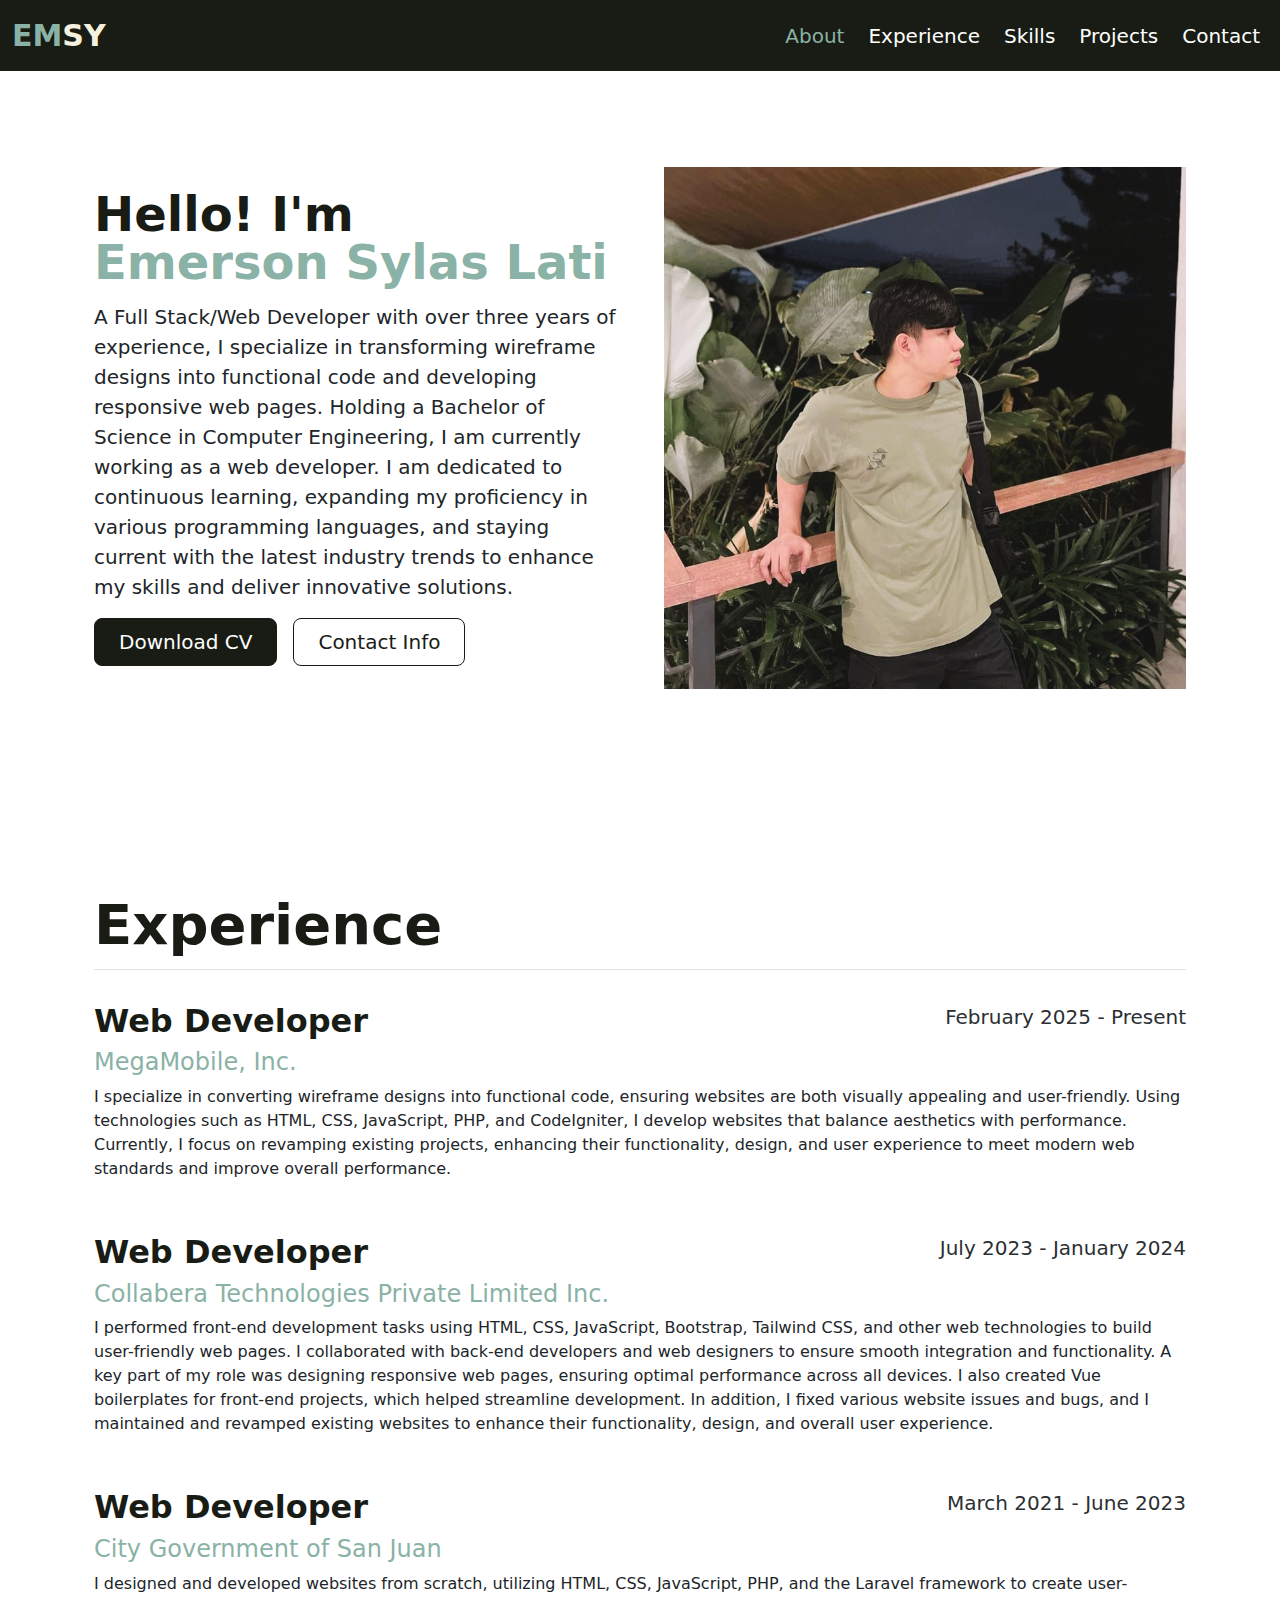
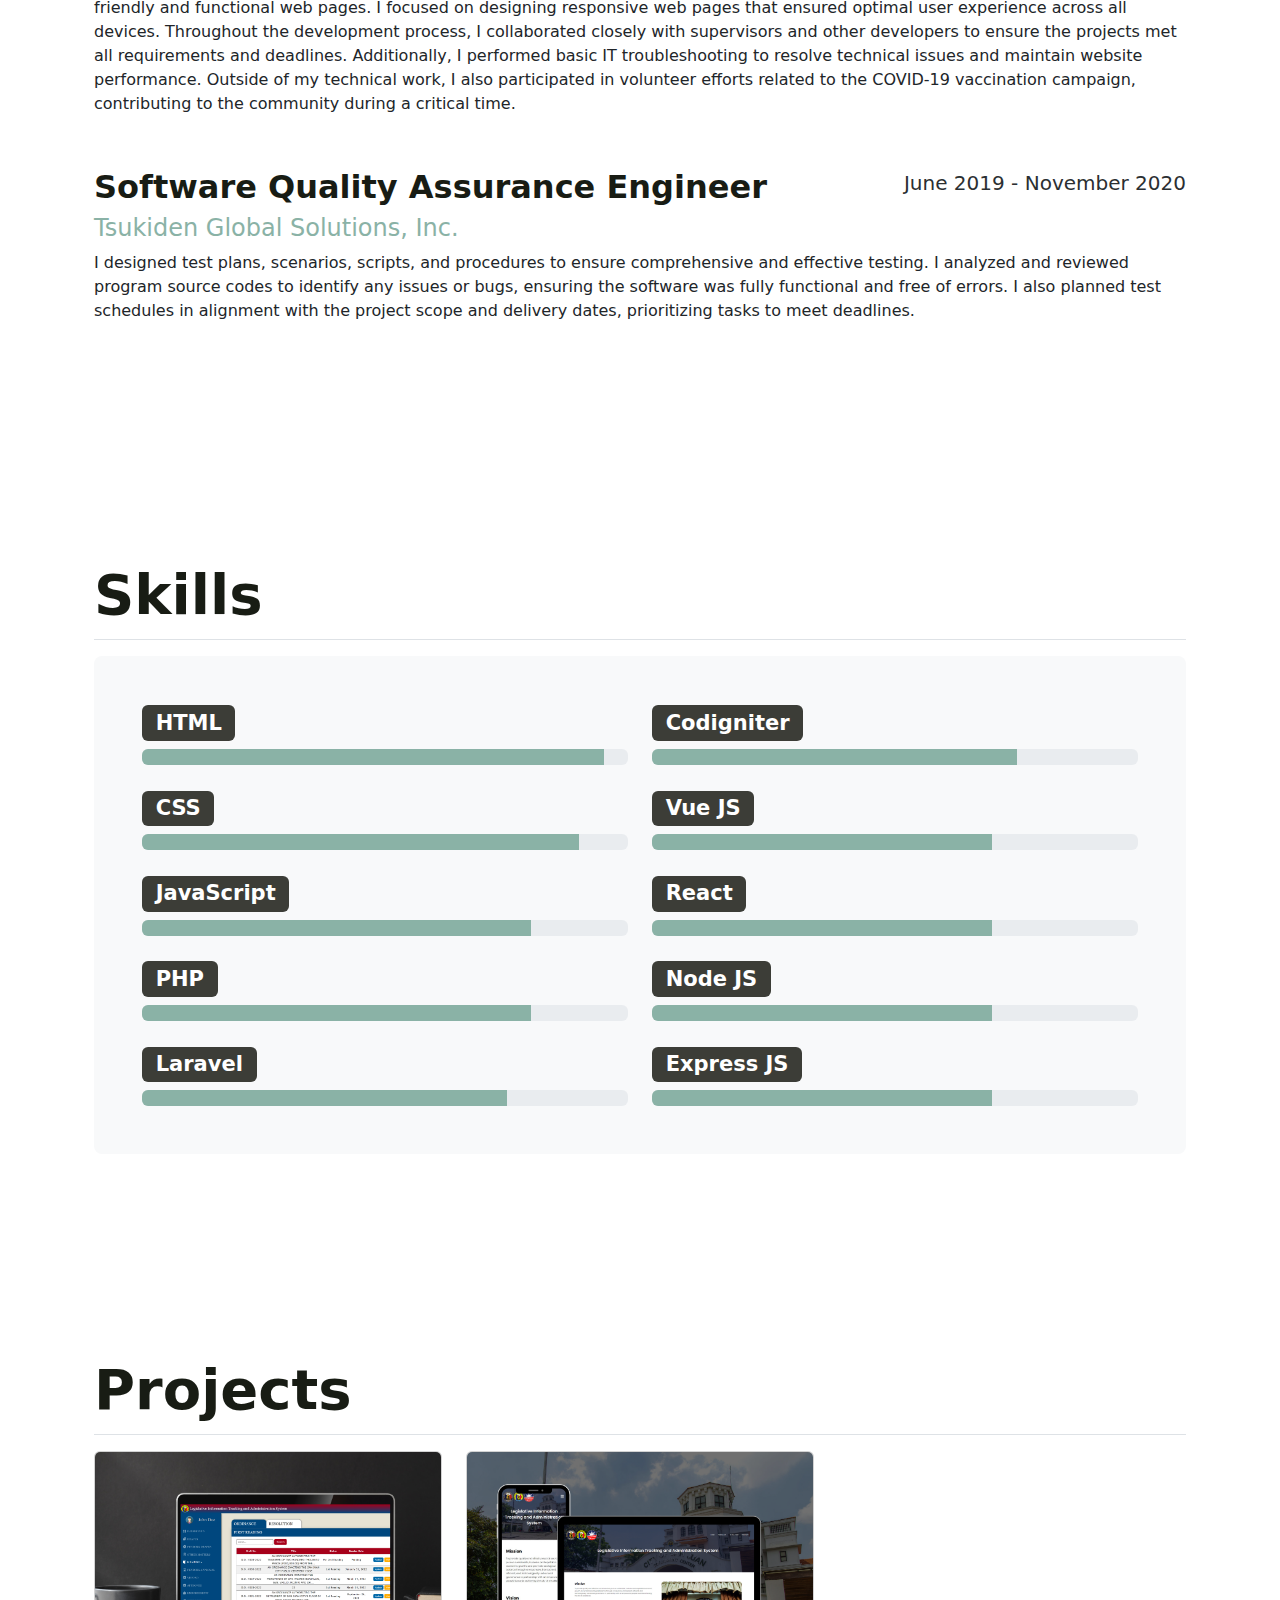
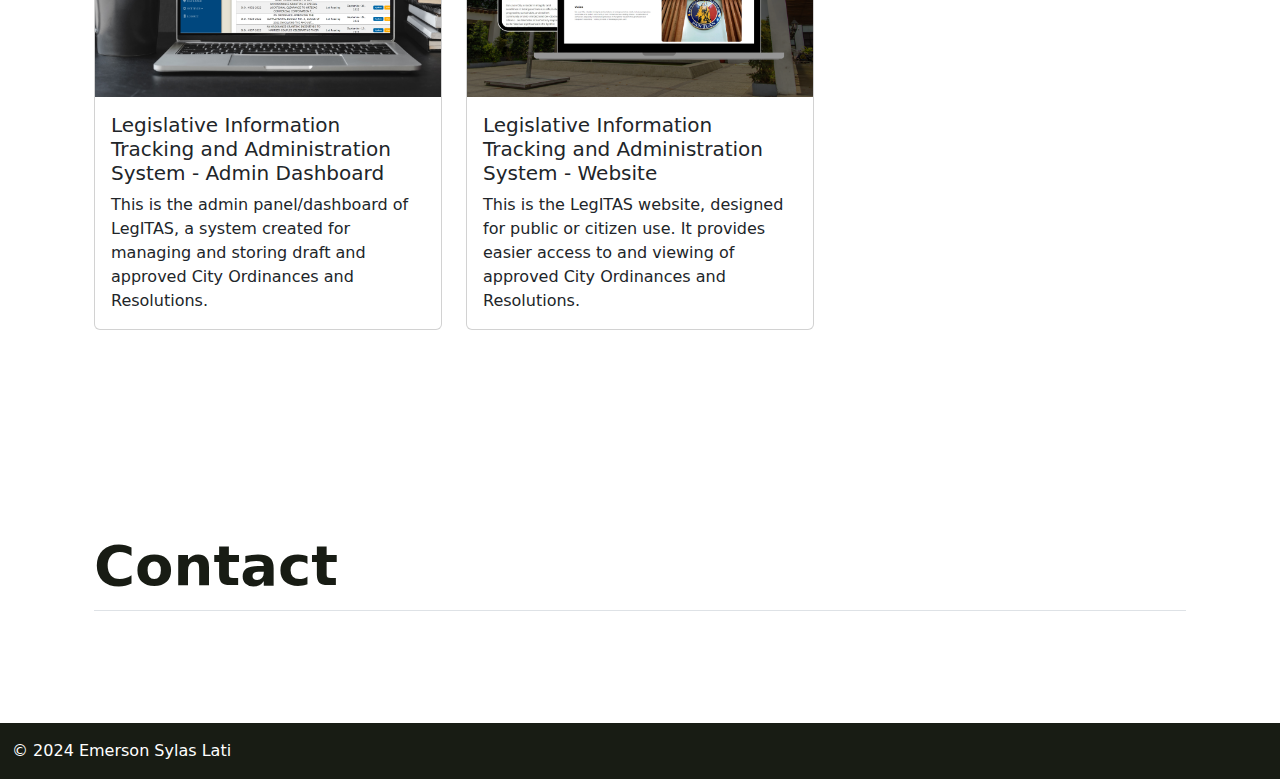
==== index.html @ b90f36c6 "Added contents in the projects section" ====
<!DOCTYPE html>
<html lang="en">
<head>
  <meta charset="UTF-8">
  <meta name="viewport" content="width=device-width, initial-scale=1.0">
  <title>Emerson - Portfolio</title>
  <link rel="icon" href="./public/images/portfolio-icon.png" type="image/x-icon">
  <link rel="stylesheet" href="https://cdn.jsdelivr.net/npm/bootstrap@5.3.3/dist/css/bootstrap.min.css">
  <link rel="stylesheet" href="./public/css/style.css">
</head>
<body>
  <nav id="portfolio-navbar-container" class="navbar navbar-expand-xl navbar-dark z-3" aria-label="navbar">
    <div class="container-fluid">
      <a class="navbar-brand" href="#portflio-hero">EM<span>SY</span></a>
      <button class="navbar-toggler collapsed" type="button" data-bs-toggle="collapse" data-bs-target="#portfolio-nav-bar" aria-controls="portfolio-nav-bar" aria-expanded="false" aria-label="Toggle navigation">
        <span class="navbar-toggler-icon"></span>
      </button>

      <div class="navbar-collapse collapse" id="portfolio-nav-bar">
        <ul class="navbar-nav nav-pills ms-auto mb-2 mb-xl-0">
          <li class="nav-item ms-xl-2">
            <a class="nav-link" href="#portflio-hero">About</a>
          </li>
          <li class="nav-item ms-xl-2">
            <a class="nav-link" href="#experience">Experience</a>
          </li>
          <li class="nav-item ms-xl-2">
            <a class="nav-link" href="#skills">Skills</a>
          </li>
          <li class="nav-item ms-xl-2">
            <a class="nav-link" href="#projects">Projects</a>
          </li>
          <li class="nav-item ms-xl-2">
            <a class="nav-link" href="#contact">Contact</a>
          </li>
        </ul>
      </div>
    </div>
  </nav>
  <div data-bs-spy="scroll" data-bs-target="#portfolio-navbar-container" data-bs-root-margin="0px 0px -40%" data-bs-smooth-scroll="true" class="scrollspy-example" tabindex="0">
    <div id="portflio-hero" class="container col-xxl-8 px-4 py-5">
      <div class="row flex-lg-row-reverse align-items-center g-5 py-5">
        <div class="col-10 col-sm-8 col-lg-6">
          <img src="./public/images/me-photo.jpg" class="d-block mx-lg-auto img-fluid" alt="Bootstrap Themes" width="700" height="500" loading="lazy">
        </div>
        <div class="col-lg-6">
          <h1 class="display-5 fw-bold lh-1 mb-3">Hello! I'm <br><span style="color: #8AB2A6;">Emerson Sylas Lati</span></h1>
          <p class="lead">A Full Stack/Web Developer with over three years of experience, I specialize in transforming wireframe designs into functional code and developing responsive web pages. Holding a Bachelor of Science in Computer Engineering, I am currently working as a web developer. I am dedicated to continuous learning, expanding my proficiency in various programming languages, and staying current with the latest industry trends to enhance my skills and deliver innovative solutions.</p>
          <div class="d-grid gap-2 d-md-flex justify-content-md-start portflio-hero-buttons">
            <button type="button" class="btn btn-primary btn-lg px-4 me-md-2">Download CV</button>
            <a href="#contact" type="button" class="btn btn-outline-secondary btn-lg px-4">Contact Info</a>
          </div>
        </div>
      </div>
    </div>

    <div id="experience" class="container col-xxl-8 px-4 py-5">
      <div class="py-5">
        <h1 class="display-4 fw-bold lh-1 border-bottom py-3 mb-3">Experience</h1>
        <div class="py-3 mb-1">
          <div class="d-lg-flex justify-content-between align-items-start">
            <div>
              <h2 class="h2 fw-bold mb-2">Web Developer</h2>
              <h4 class="h4">MegaMobile, Inc.</h4>
            </div>
            <p class="text-secondary-emphasis fw-medium fs-5 mb-2">February 2025 - Present</p>
          </div>
          <div>
            <p>I specialize in converting wireframe designs into functional code, ensuring websites are both visually appealing and user-friendly. Using technologies such as HTML, CSS, JavaScript, PHP, and CodeIgniter, I develop websites that balance aesthetics with performance. Currently, I focus on revamping existing projects, enhancing their functionality, design, and user experience to meet modern web standards and improve overall performance.</p>
          </div>
        </div>
        <div class="py-3 mb-1">
          <div class="d-lg-flex justify-content-between align-items-start">
            <div>
              <h2 class="h2 fw-bold mb-2">Web Developer</h2>
              <h4 class="h4">Collabera Technologies Private Limited Inc.</h4>
            </div>
            <p class="text-secondary-emphasis fw-medium fs-5 mb-2">July 2023 - January 2024</p>
          </div>
          <div>
            <p>I performed front-end development tasks using HTML, CSS, JavaScript, Bootstrap, Tailwind CSS, and other web technologies to build user-friendly web pages. I collaborated with back-end developers and web designers to ensure smooth integration and functionality. A key part of my role was designing responsive web pages, ensuring optimal performance across all devices. I also created Vue boilerplates for front-end projects, which helped streamline development. In addition, I fixed various website issues and bugs, and I maintained and revamped existing websites to enhance their functionality, design, and overall user experience.</p>
          </div>
        </div>
        <div class="py-3 mb-1">
          <div class="d-lg-flex justify-content-between align-items-start">
            <div>
              <h2 class="h2 fw-bold mb-2">Web Developer</h2>
              <h4 class="h4">City Government of San Juan</h4>
            </div>
            <p class="text-secondary-emphasis fw-medium fs-5 mb-2">March 2021 - June 2023</p>
          </div>
          <div>
            <p>I designed and developed websites from scratch, utilizing HTML, CSS, JavaScript, PHP, and the Laravel framework to create user-friendly and functional web pages. I focused on designing responsive web pages that ensured optimal user experience across all devices. Throughout the development process, I collaborated closely with supervisors and other developers to ensure the projects met all requirements and deadlines. Additionally, I performed basic IT troubleshooting to resolve technical issues and maintain website performance. Outside of my technical work, I also participated in volunteer efforts related to the COVID-19 vaccination campaign, contributing to the community during a critical time.</p>
          </div>
        </div>
        <div class="py-3 mb-1">
          <div class="d-lg-flex justify-content-between align-items-start">
            <div>
              <h2 class="h2 fw-bold mb-2">Software Quality Assurance Engineer</h2>
              <h4 class="h4">Tsukiden Global Solutions, Inc.</h4>
            </div>
            <p class="text-secondary-emphasis fw-medium fs-5 mb-2">June 2019 - November 2020</p>
          </div>
          <div>
            <p>I designed test plans, scenarios, scripts, and procedures to ensure comprehensive and effective testing. I analyzed and reviewed program source codes to identify any issues or bugs, ensuring the software was fully functional and free of errors. I also planned test schedules in alignment with the project scope and delivery dates, prioritizing tasks to meet deadlines.</p>
          </div>
        </div>
      </div>
    </div>

    <div id="skills" class="container col-xxl-8 px-4 py-5">
      <div class="py-5">
        <h1 class="display-4 fw-bold lh-1 border-bottom py-3 mb-3">Skills</h1>
        <div class="p-5 bg-body-tertiary rounded-3">
          <div class="row g-4">
            <div class="col-xl-6 d-flex flex-column gap-4">
              <div>
                <h3><span class="badge badge-bg">HTML</span></h3>
                <div class="progress" role="progressbar" aria-label="Danger example" aria-valuenow="95" aria-valuemin="0" aria-valuemax="100">
                  <div class="progress-bar progress-bar-bg" style="width: 95%"></div>
                </div>
              </div>

              <div>
                <h3><span class="badge badge-bg">CSS</span></h3>
                <div class="progress" role="progressbar" aria-label="Danger example" aria-valuenow="90" aria-valuemin="0" aria-valuemax="100">
                  <div class="progress-bar progress-bar-bg" style="width: 90%"></div>
                </div>
              </div>

              <div>
                <h3><span class="badge badge-bg">JavaScript</span></h3>
                <div class="progress" role="progressbar" aria-label="Danger example" aria-valuenow="80" aria-valuemin="0" aria-valuemax="100">
                  <div class="progress-bar progress-bar-bg" style="width: 80%"></div>
                </div>
              </div>

              <div>
                <h3><span class="badge badge-bg">PHP</span></h3>
                <div class="progress" role="progressbar" aria-label="Danger example" aria-valuenow="80" aria-valuemin="0" aria-valuemax="100">
                  <div class="progress-bar progress-bar-bg" style="width: 80%"></div>
                </div>
              </div>

              <div>
                <h3><span class="badge badge-bg">Laravel</span></h3>
                <div class="progress" role="progressbar" aria-label="Danger example" aria-valuenow="75" aria-valuemin="0" aria-valuemax="100">
                  <div class="progress-bar progress-bar-bg" style="width: 75%"></div>
                </div>
              </div>
            </div>

            <div class="col-xl-6 d-flex flex-column gap-4">
              <div>
                <h3><span class="badge badge-bg">Codigniter</span></h3>
                <div class="progress" role="progressbar" aria-label="Danger example" aria-valuenow="75" aria-valuemin="0" aria-valuemax="100">
                  <div class="progress-bar progress-bar-bg" style="width: 75%"></div>
                </div>
              </div>

              <div>
                <h3><span class="badge badge-bg">Vue JS</span></h3>
                <div class="progress" role="progressbar" aria-label="Danger example" aria-valuenow="70" aria-valuemin="0" aria-valuemax="100">
                  <div class="progress-bar progress-bar-bg" style="width: 70%"></div>
                </div>
              </div>

              <div>
                <h3><span class="badge badge-bg">React</span></h3>
                <div class="progress" role="progressbar" aria-label="Danger example" aria-valuenow="70" aria-valuemin="0" aria-valuemax="100">
                  <div class="progress-bar progress-bar-bg" style="width: 70%"></div>
                </div>
              </div>

              <div>
                <h3><span class="badge badge-bg">Node JS</span></h3>
                <div class="progress" role="progressbar" aria-label="Danger example" aria-valuenow="70" aria-valuemin="0" aria-valuemax="100">
                  <div class="progress-bar progress-bar-bg" style="width: 70%"></div>
                </div>
              </div>

              <div>
                <h3><span class="badge badge-bg">Express JS</span></h3>
                <div class="progress" role="progressbar" aria-label="Danger example" aria-valuenow="70" aria-valuemin="0" aria-valuemax="100">
                  <div class="progress-bar progress-bar-bg" style="width: 70%"></div>
                </div>
              </div>
            </div>

          </div>
        </div>
      </div>
    </div>

    <div id="projects" class="container col-xxl-8 px-4 py-5">
      <div class="py-5">
        <h1 class="display-4 fw-bold lh-1 border-bottom py-3 mb-3">Projects</h1>

        <div class="row row-cols-1 row-cols-md-2 row-cols-lg-3 g-4">
          <div class="col">
            <div class="card h-100">
              <img src="./public/images/projects/legitas-admin.png" class="card-img-top" alt="...">
              <div class="card-body">
                <h5 class="card-title">Legislative Information Tracking and Administration System - Admin Dashboard</h5>
                <p class="card-text">This is the admin panel/dashboard of LegITAS, a system created for managing and storing draft and approved City Ordinances and Resolutions.</p>
              </div>
            </div>
          </div>
          <div class="col">
            <div class="card h-100">
              <img src="./public/images/projects/legitas-website.png" class="card-img-top" alt="...">
              <div class="card-body">
                <h5 class="card-title">Legislative Information Tracking and Administration System - Website</h5>
                <p class="card-text">This is the LegITAS website, designed for public or citizen use. It provides easier access to and viewing of approved City Ordinances and Resolutions.</p>
              </div>
            </div>
          </div>
        </div>
      </div>
    </div>

    <div id="contact" class="container col-xxl-8 px-4 py-5">
      <div class="py-5">
        <h1 class="display-4 fw-bold lh-1 border-bottom py-3 mb-3">Contact</h1>
        
      </div>
    </div>
  </div>

  <footer class="container-fluid d-flex flex-wrap justify-content-between align-items-center py-3">
    <div class="col-md-4 d-flex align-items-center">
      <span class="mb-3 mb-md-0">© 2024 Emerson Sylas Lati</span>
    </div>

    <!-- <ul class="nav col-md-4 justify-content-end list-unstyled d-flex">
      <li class="ms-3"><a href="#"><svg class="bi" width="24" height="24"><use xlink:href="#twitter"></use></svg></a></li>
      <li class="ms-3"><a href="#"><svg class="bi" width="24" height="24"><use xlink:href="#instagram"></use></svg></a></li>
      <li class="ms-3"><a href="#"><svg class="bi" width="24" height="24"><use xlink:href="#facebook"></use></svg></a></li>
    </ul> -->
  </footer>

  <!-- Scripts -->
   <script src="https://cdn.jsdelivr.net/npm/bootstrap@5.3.3/dist/js/bootstrap.bundle.min.js"></script>
</body>
</html>
---- public/css/style.css ----
body {
  margin: 0;
  padding: 0;
}

h1, h2.h2 {
  color: #181C14;
}

h4.h4 {
  color: #8AB2A6;
}

/* Navbar */

.navbar {
  position: fixed;
  top: 0;
  left: 0;
  width: 100%;
  background-color: #181C14;
}

.navbar-brand {
  font-size: 30px;
  font-weight: 700;
  color: #8AB2A6;
  transition: transform 0.3s ease;
}

.navbar-brand span {
  color: #F6F1DE;
}

.navbar-brand:hover, .navbar-brand:hover span{
  color: #8AB2A6;
  transform: scale(1.03);
}

.nav-link {
  color: #FFFFFF;
  font-size: 20px;
}

.nav-pills .nav-link:hover, .nav-pills .nav-link.active {
  color: #8AB2A6;
  background-color: transparent;
}

.nav-link:focus {
  color: #FFFFFF; 
}

.navbar-brand:focus {
  color: #8AB2A6; 
}

button.navbar-toggler {
  border: none;
  color: #FFFFFF;
}

button.navbar-toggler:focus {
  outline: none;
  box-shadow: none;
}

@media (max-width: 767px) {
  .navbar-brand {
    font-size: 27px;
  }
}

/* Hero */

#portflio-hero {
  margin-top: 71px;
}

.portflio-hero-buttons .btn-primary {
  border: 1px solid #181C14;
  background-color: #181C14;
  color: #FFFFFF;
}

.portflio-hero-buttons .btn-outline-secondary {
  border: 1px solid #181C14;
  background-color: #FFFFFF;
  color: #181C14;
}

.portflio-hero-buttons .btn-primary:hover, .portflio-hero-buttons .btn-outline-secondary:hover {
  border: 1px solid #8AB2A6;
  background-color: #8AB2A6;
  color: #FFFFFF;
}

@media (max-width: 767px) {
  #portflio-hero {
    margin-top: 66.5px;
  }
}

/* Skills */

.badge-bg {
  background-color: #3C3D37;
}

.progress-bar-bg {
  background-color: #8AB2A6;
}




/* Footer */
footer {
  background-color: #181C14;
  color: #FFFFFF;
}
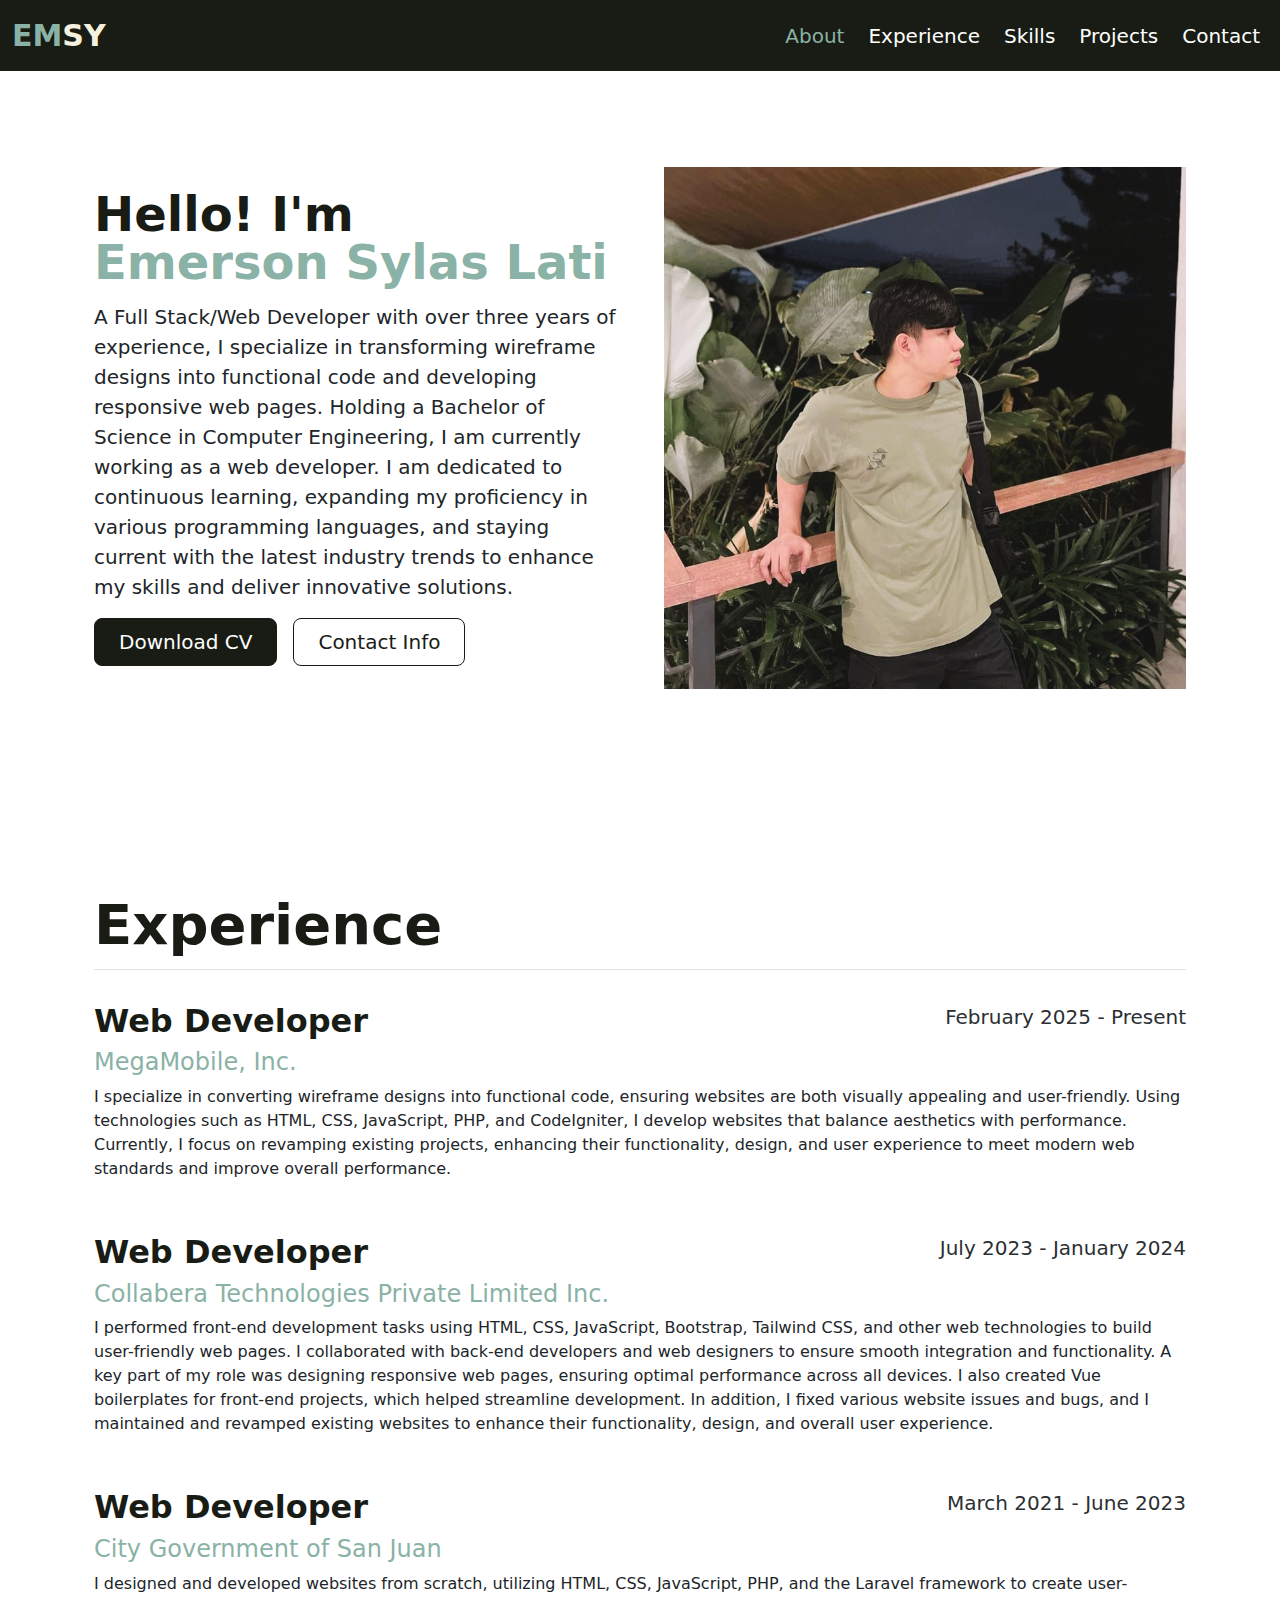
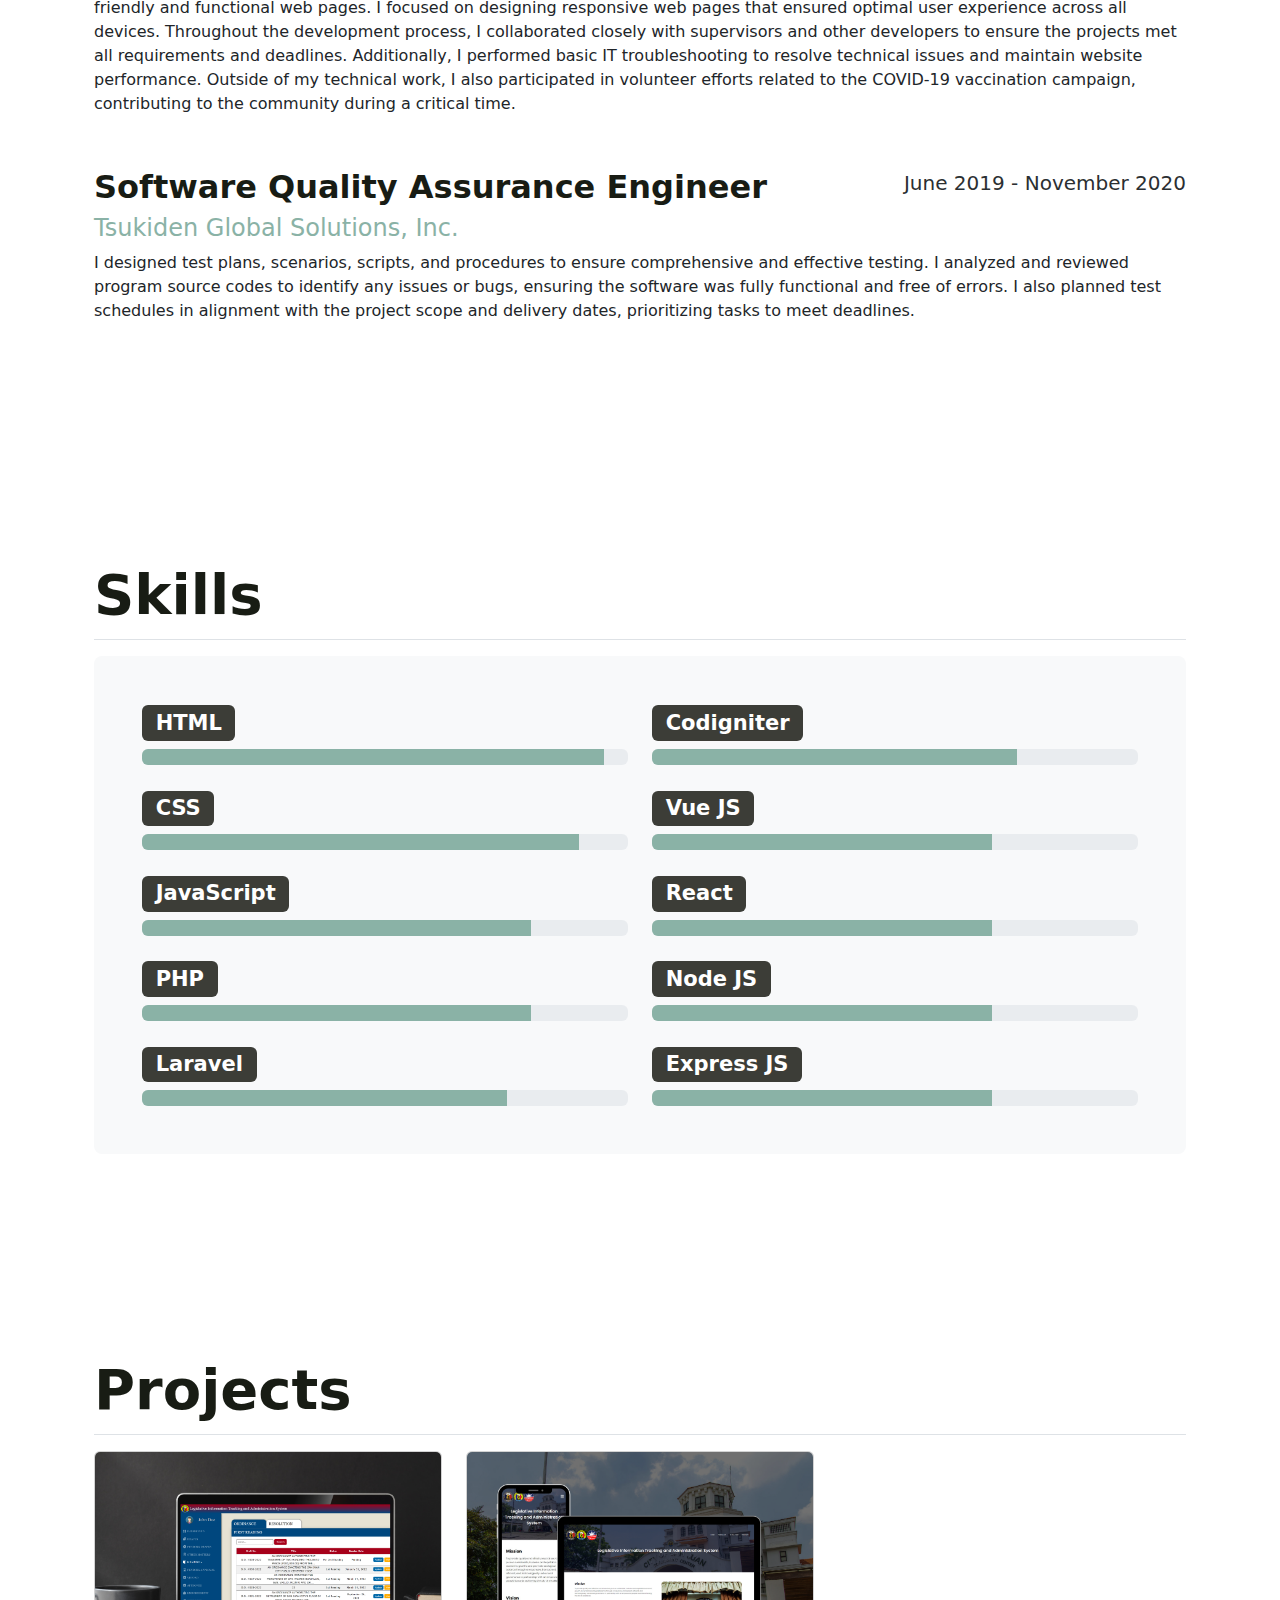
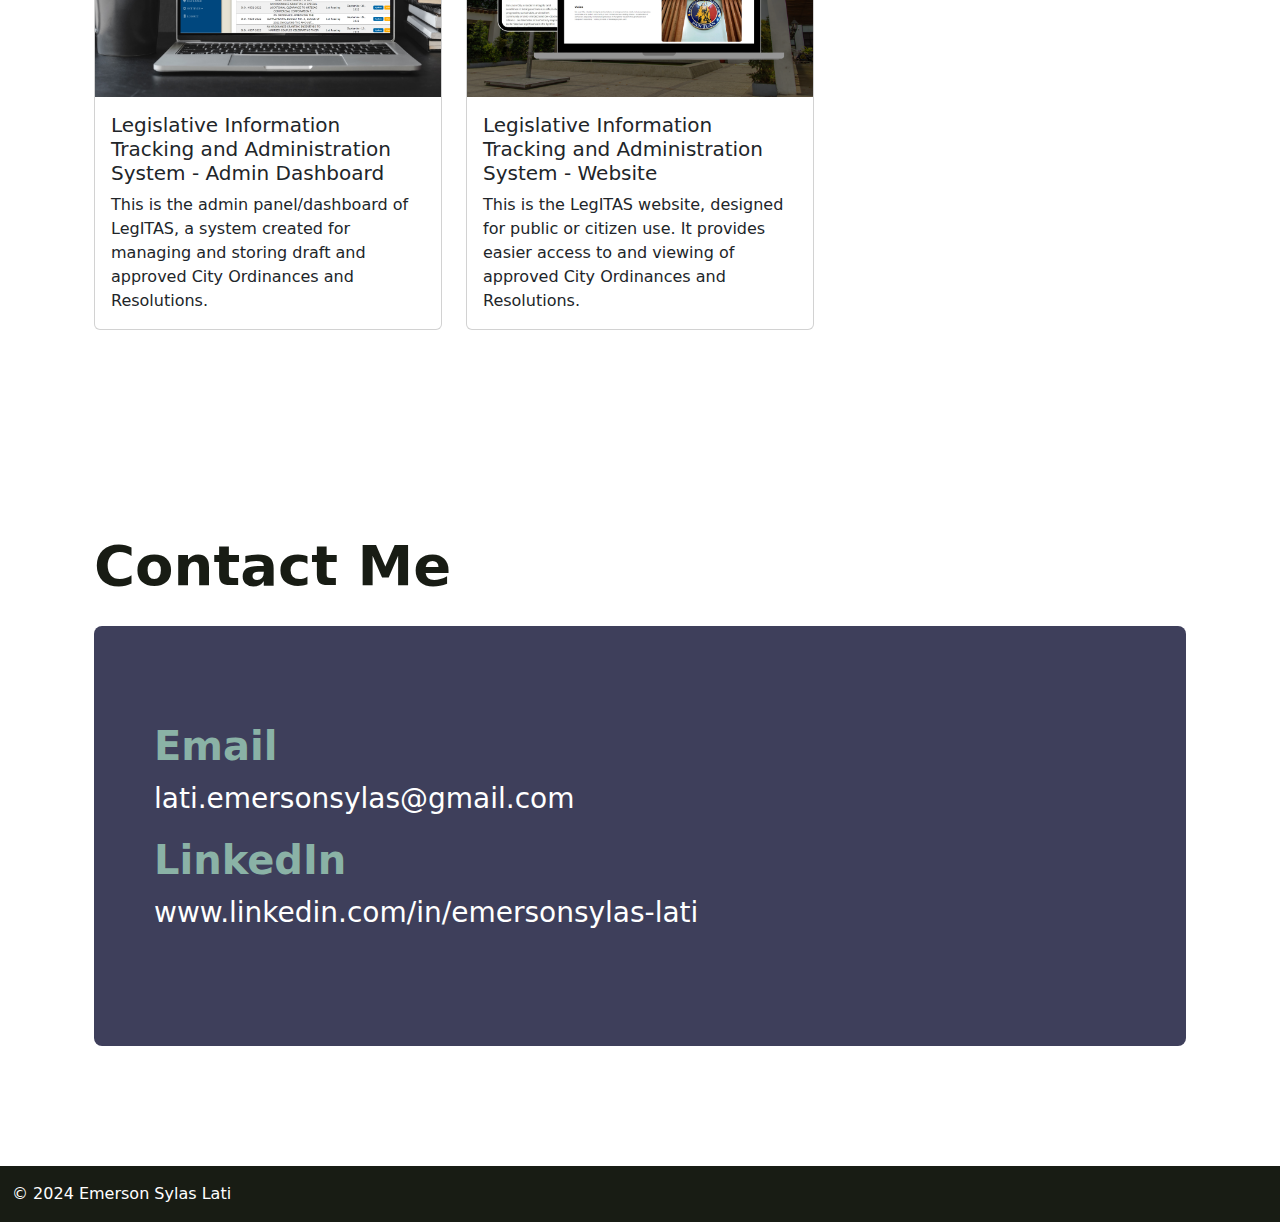
==== commit 4f2af2a9: "Added contents on Contact section" ====
--- a/index.html
+++ b/index.html
@@ -221,11 +221,17 @@
 
     <div id="contact" class="container col-xxl-8 px-4 py-5">
       <div class="py-5">
-        <h1 class="display-4 fw-bold lh-1 border-bottom py-3 mb-3">Contact</h1>
-        
-      </div>
-    </div>
-  </div>
+        <h1 class="display-4 fw-bold lh-1 py-3 mb-3">Contact Me</h1>
+        <div class="p-5 mb-4 bg-contact-jumbotron rounded-3">
+          <div class="container-fluid py-5">
+            <h2 class="display-6 fw-bold">Email</h2>
+            <p class="col-md-8 fs-3"><a href="mailto:lati.emersonsylas@gmail.com">lati.emersonsylas@gmail.com</a></p>
+            <h2 class="display-6 fw-bold">LinkedIn</h2>
+            <p class="col-md-8 fs-3"><a href="https://www.linkedin.com/in/emersonsylas-lati/" target="_blank">www.linkedin.com/in/emersonsylas-lati</a></p>
+          </div>
+        </div>
+      </div>
+    </div>
 
   <footer class="container-fluid d-flex flex-wrap justify-content-between align-items-center py-3">
     <div class="col-md-4 d-flex align-items-center">
--- a/public/css/style.css
+++ b/public/css/style.css
@@ -111,8 +111,24 @@
   background-color: #8AB2A6;
 }
 
+/*  */
 
+#contact h2 {
+  color: #8AB2A6;
+}
 
+#contact a {
+  color: #FFFFFF;
+  text-decoration: none;
+}
+
+#contact a:hover {
+  color: #8AB2A6;
+}
+
+#contact .bg-contact-jumbotron {
+  background: #3E3F5B;
+}
 
 /* Footer */
 footer {
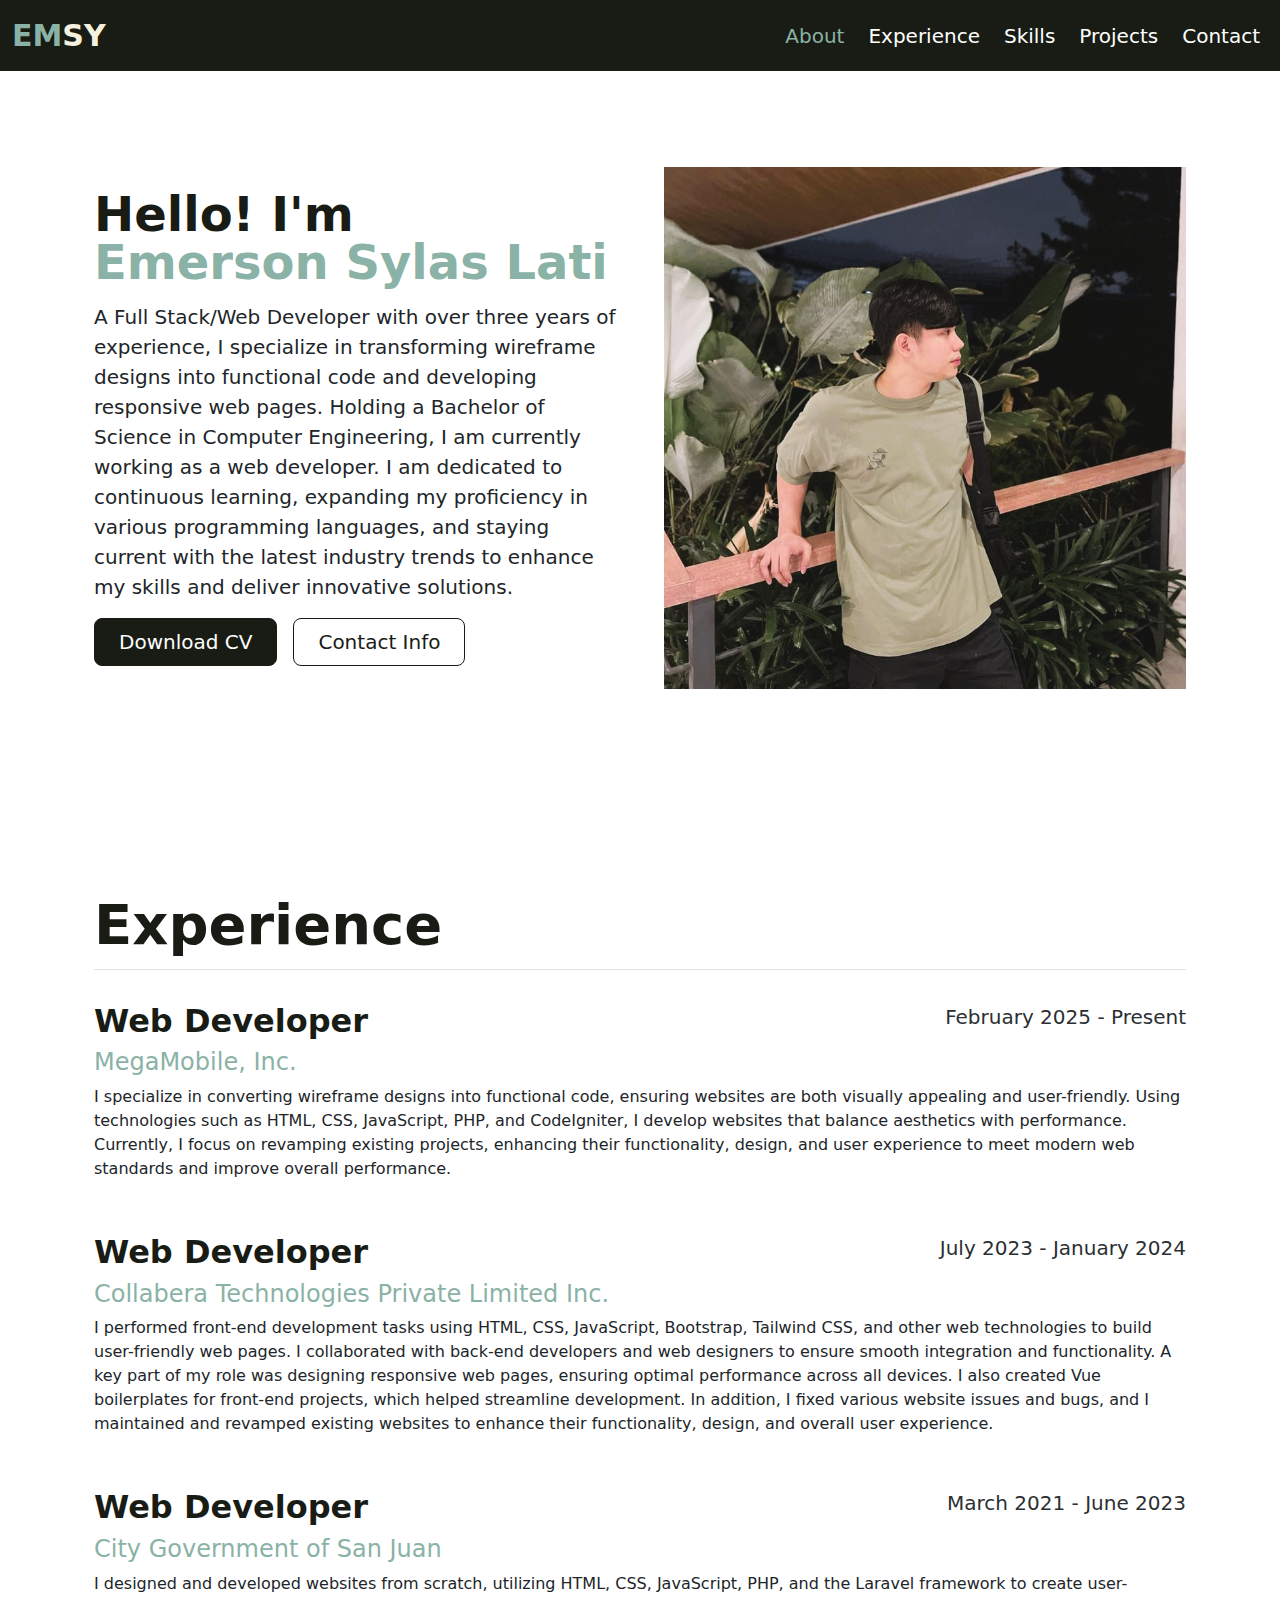
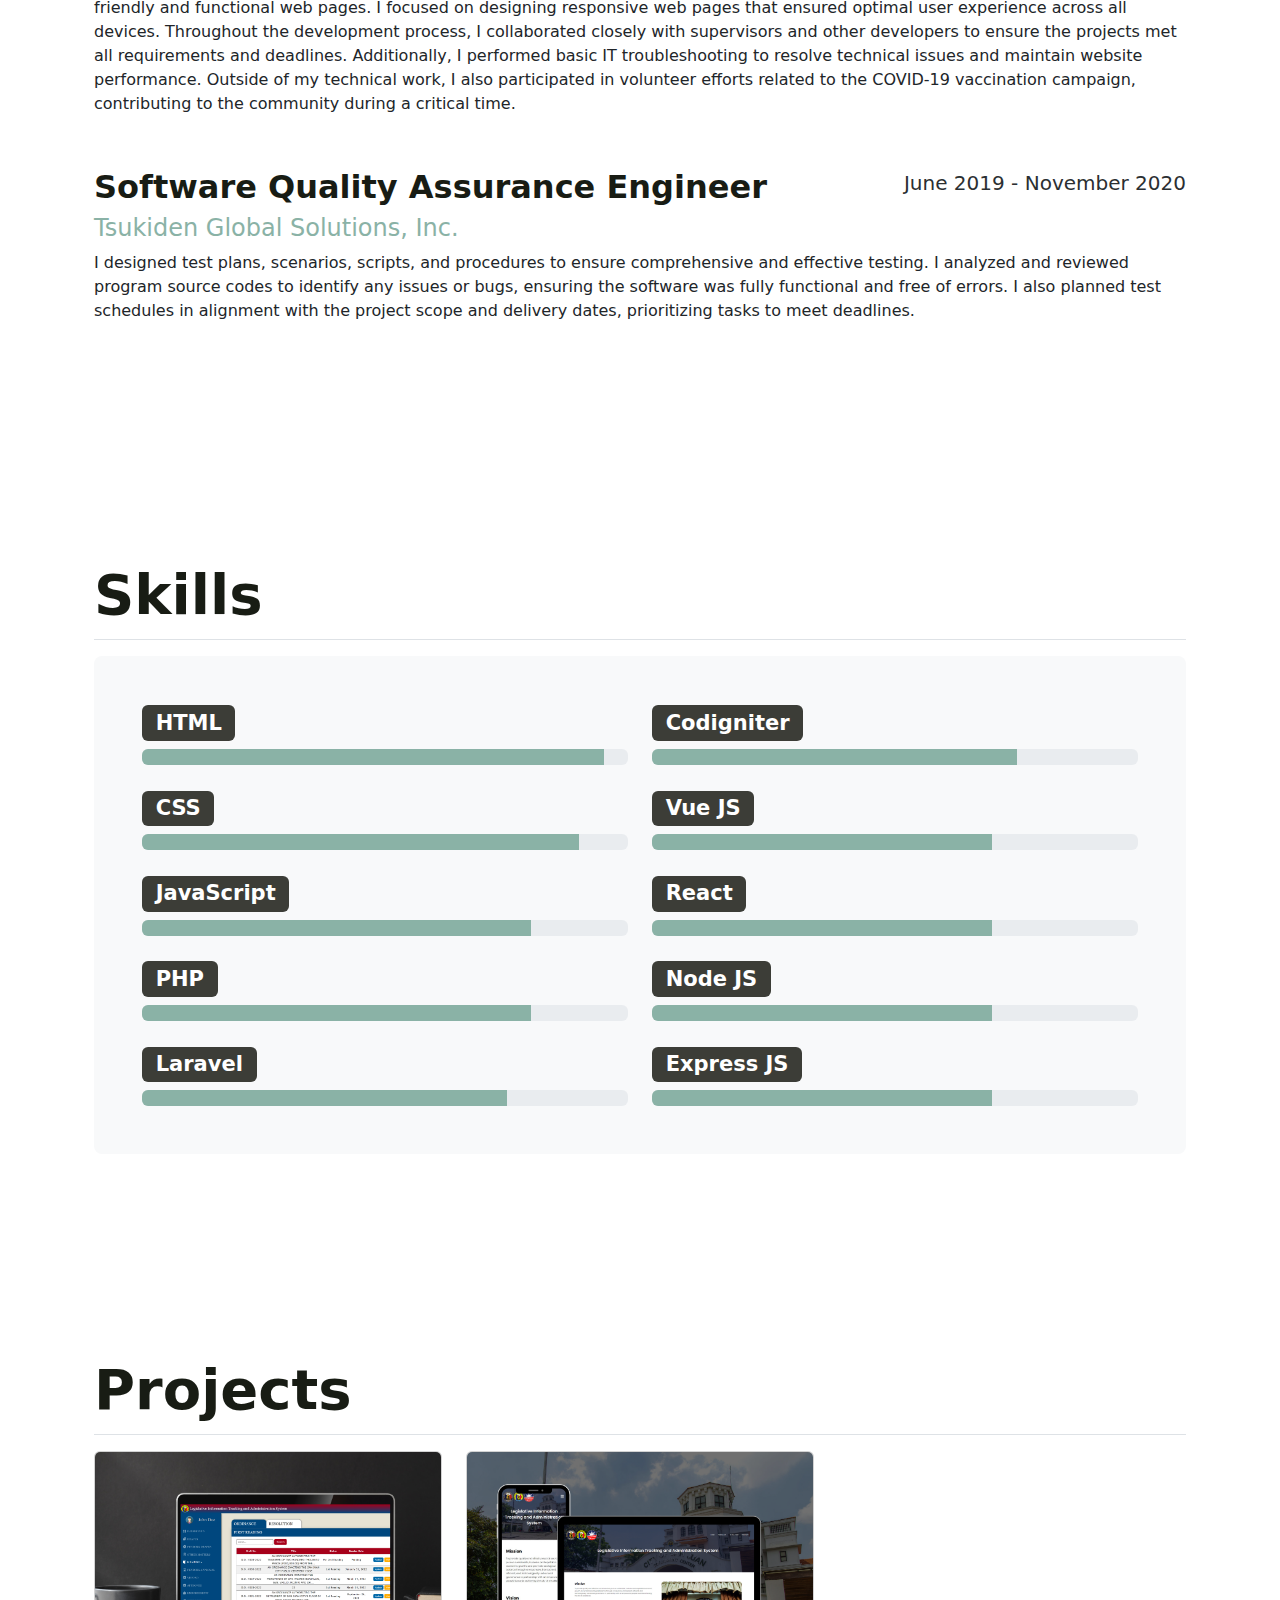
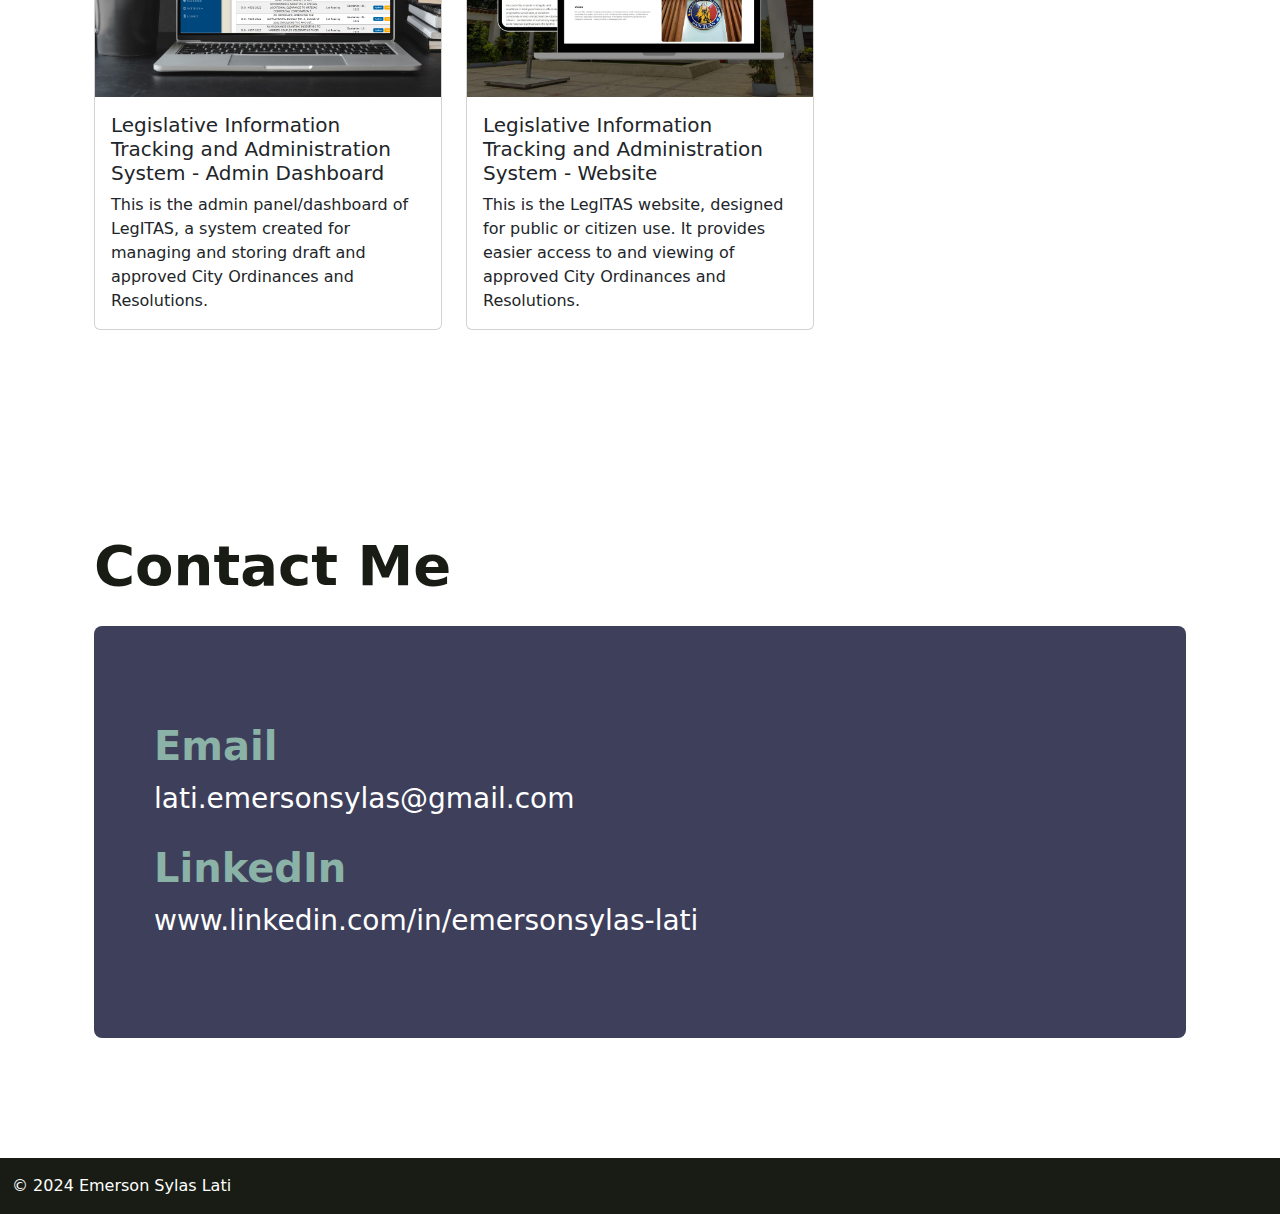
==== commit 73b2716b: "Updated Contact me section" ====
--- a/index.html
+++ b/index.html
@@ -225,9 +225,9 @@
         <div class="p-5 mb-4 bg-contact-jumbotron rounded-3">
           <div class="container-fluid py-5">
             <h2 class="display-6 fw-bold">Email</h2>
-            <p class="col-md-8 fs-3"><a href="mailto:lati.emersonsylas@gmail.com">lati.emersonsylas@gmail.com</a></p>
+            <a class="col-md-8 fs-3 text-break" href="mailto:lati.emersonsylas@gmail.com">lati.emersonsylas@gmail.com</a><br><br>
             <h2 class="display-6 fw-bold">LinkedIn</h2>
-            <p class="col-md-8 fs-3"><a href="https://www.linkedin.com/in/emersonsylas-lati/" target="_blank">www.linkedin.com/in/emersonsylas-lati</a></p>
+            <a class="col-md-8 fs-3 text-break" href="https://www.linkedin.com/in/emersonsylas-lati/" target="_blank">www.linkedin.com/in/emersonsylas-lati</a>
           </div>
         </div>
       </div>
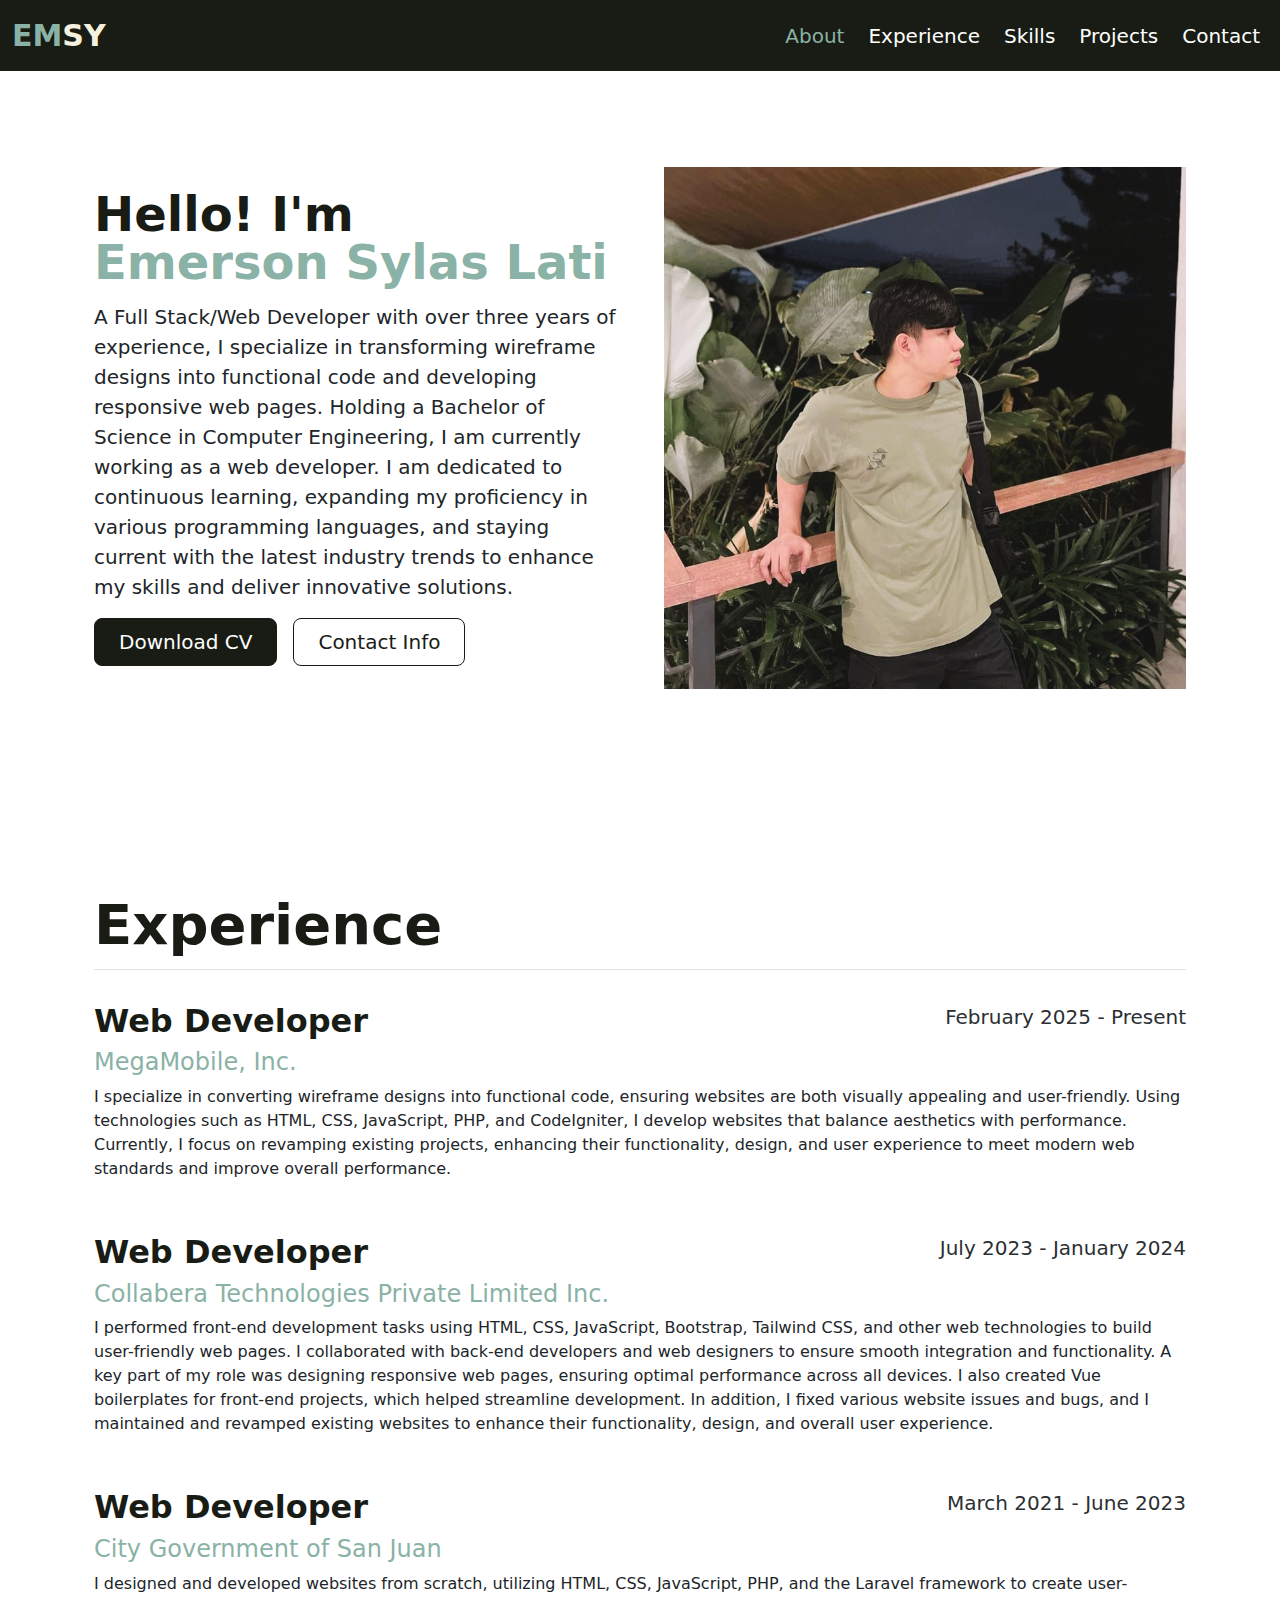
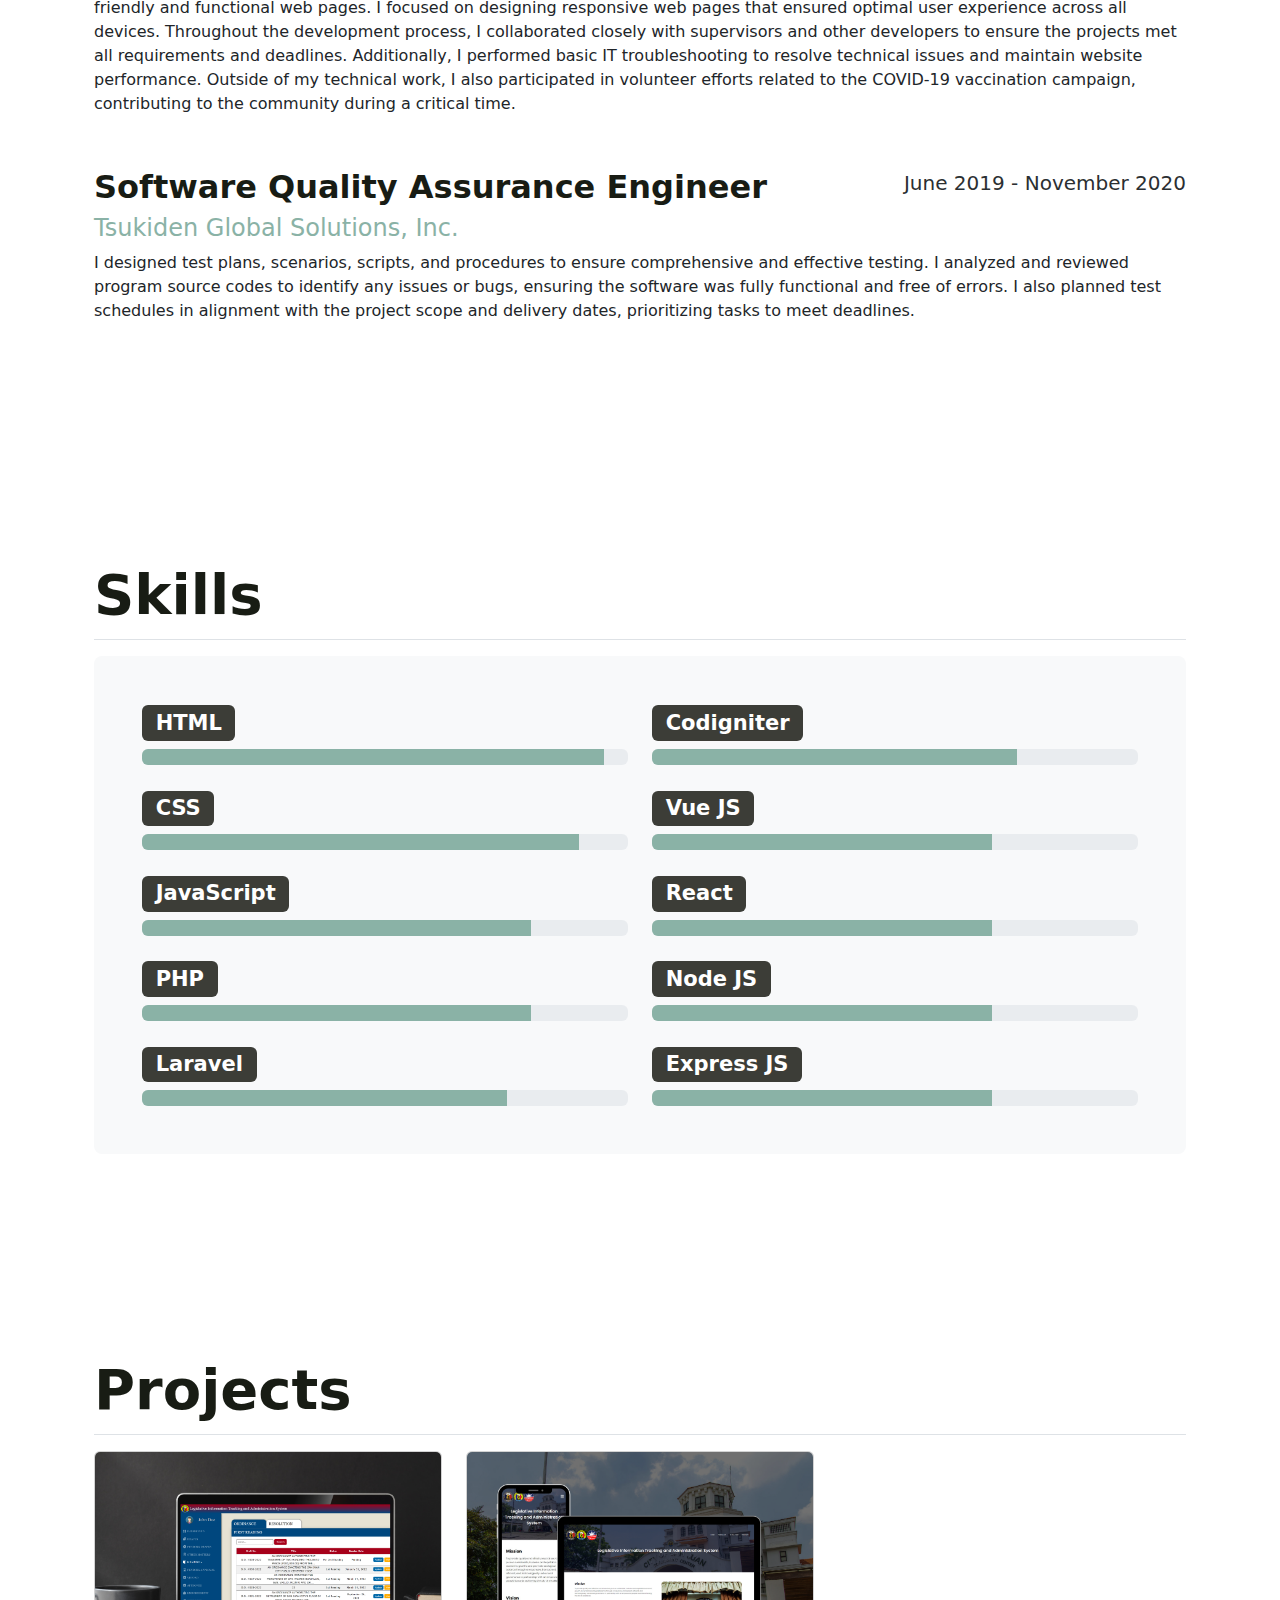
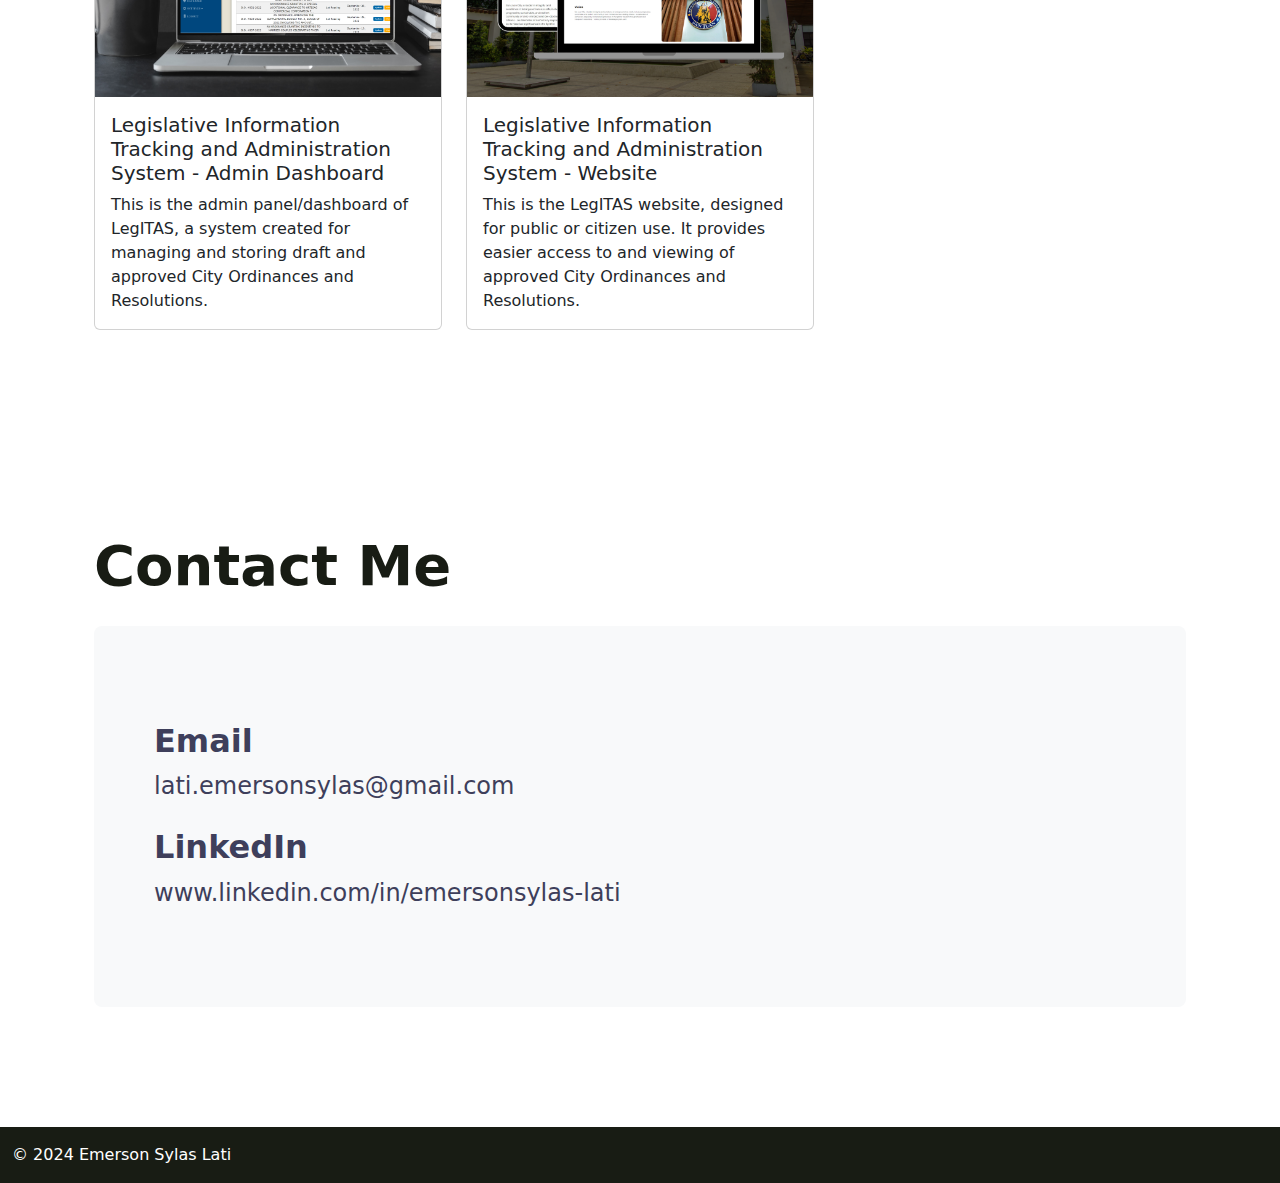
==== commit d0f4c189: "Updated Contact me section" ====
--- a/index.html
+++ b/index.html
@@ -222,12 +222,12 @@
     <div id="contact" class="container col-xxl-8 px-4 py-5">
       <div class="py-5">
         <h1 class="display-4 fw-bold lh-1 py-3 mb-3">Contact Me</h1>
-        <div class="p-5 mb-4 bg-contact-jumbotron rounded-3">
+        <div class="p-5 mb-4 bg-body-tertiary rounded-3">
           <div class="container-fluid py-5">
-            <h2 class="display-6 fw-bold">Email</h2>
-            <a class="col-md-8 fs-3 text-break" href="mailto:lati.emersonsylas@gmail.com">lati.emersonsylas@gmail.com</a><br><br>
-            <h2 class="display-6 fw-bold">LinkedIn</h2>
-            <a class="col-md-8 fs-3 text-break" href="https://www.linkedin.com/in/emersonsylas-lati/" target="_blank">www.linkedin.com/in/emersonsylas-lati</a>
+            <h2 class="h2 fw-bold">Email</h2>
+            <a class="col-md-8 fs-4 text-break" href="mailto:lati.emersonsylas@gmail.com">lati.emersonsylas@gmail.com</a><br><br>
+            <h2 class="h2 fw-bold">LinkedIn</h2>
+            <a class="col-md-8 fs-4 text-break" href="https://www.linkedin.com/in/emersonsylas-lati/" target="_blank">www.linkedin.com/in/emersonsylas-lati</a>
           </div>
         </div>
       </div>
--- a/public/css/style.css
+++ b/public/css/style.css
@@ -114,11 +114,11 @@
 /*  */
 
 #contact h2 {
-  color: #8AB2A6;
+  color: #3E3F5B;
 }
 
 #contact a {
-  color: #FFFFFF;
+  color: #3E3F5B;
   text-decoration: none;
 }
 
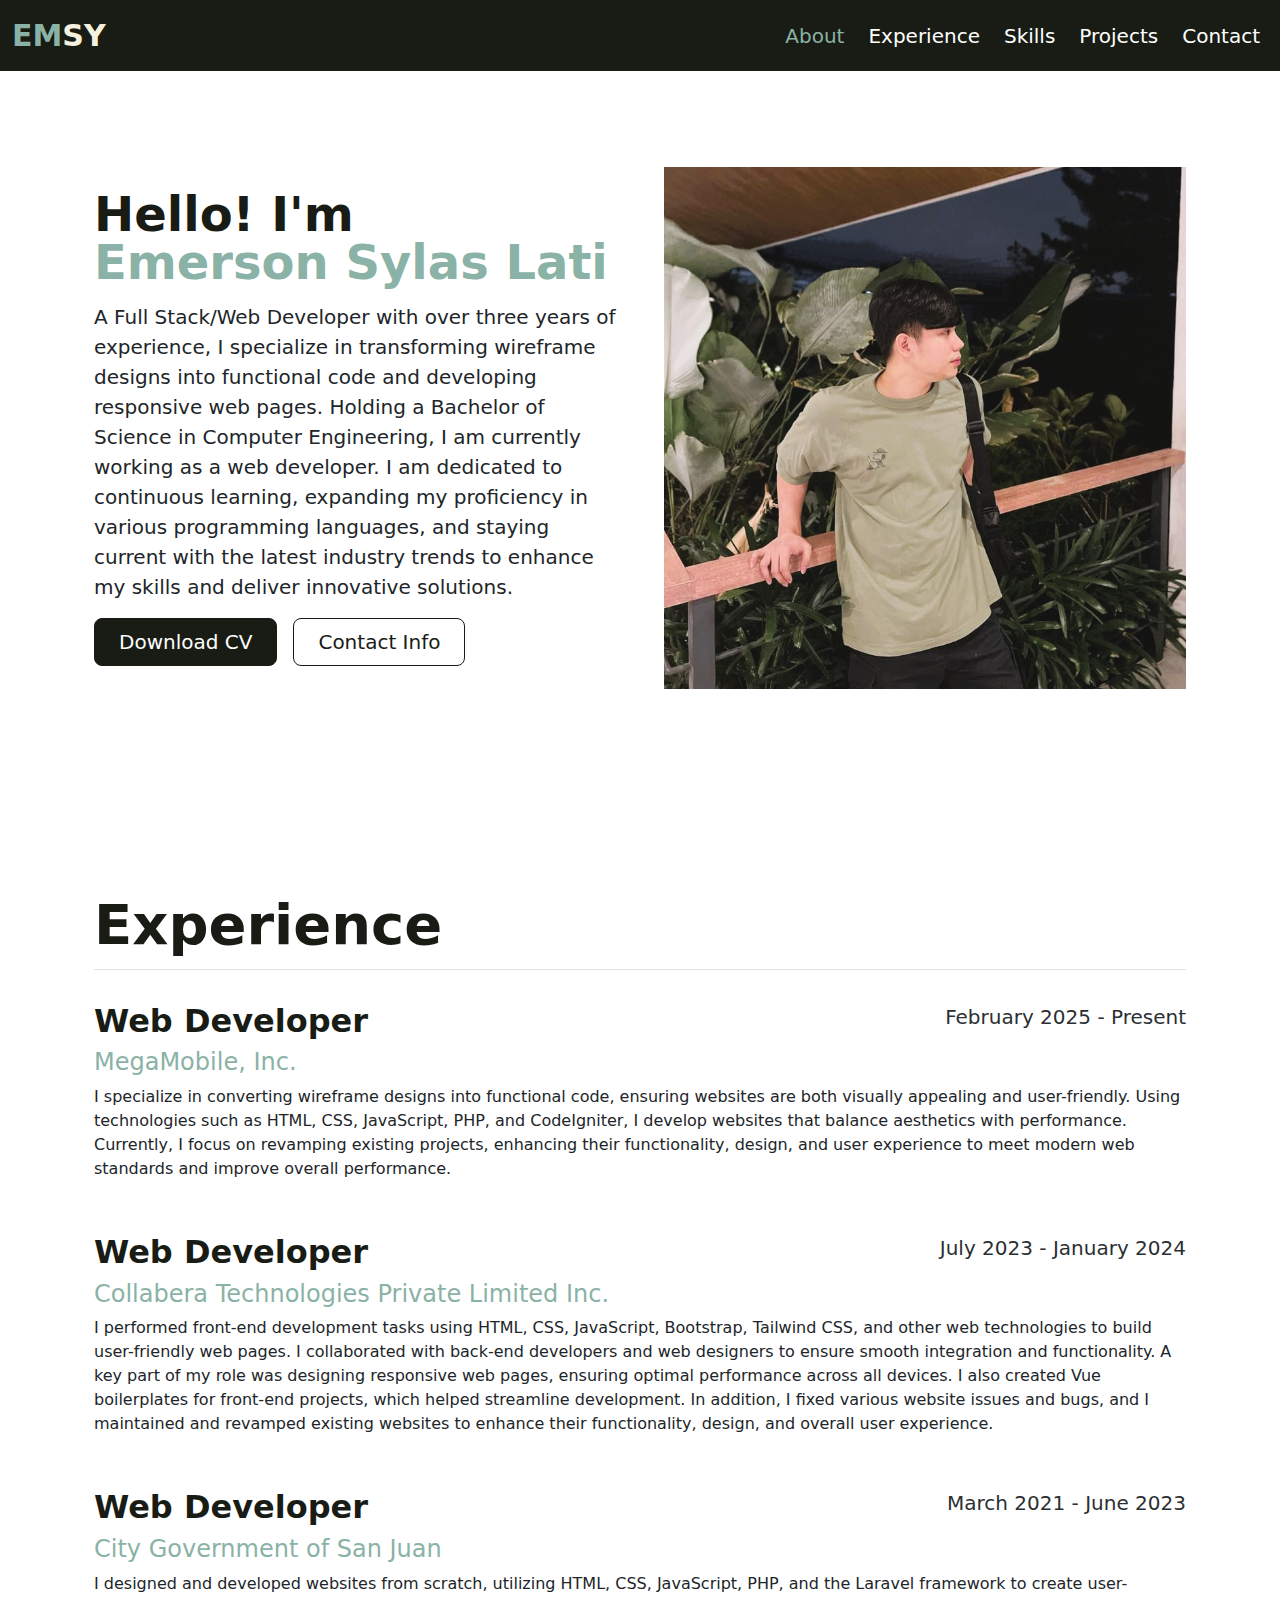
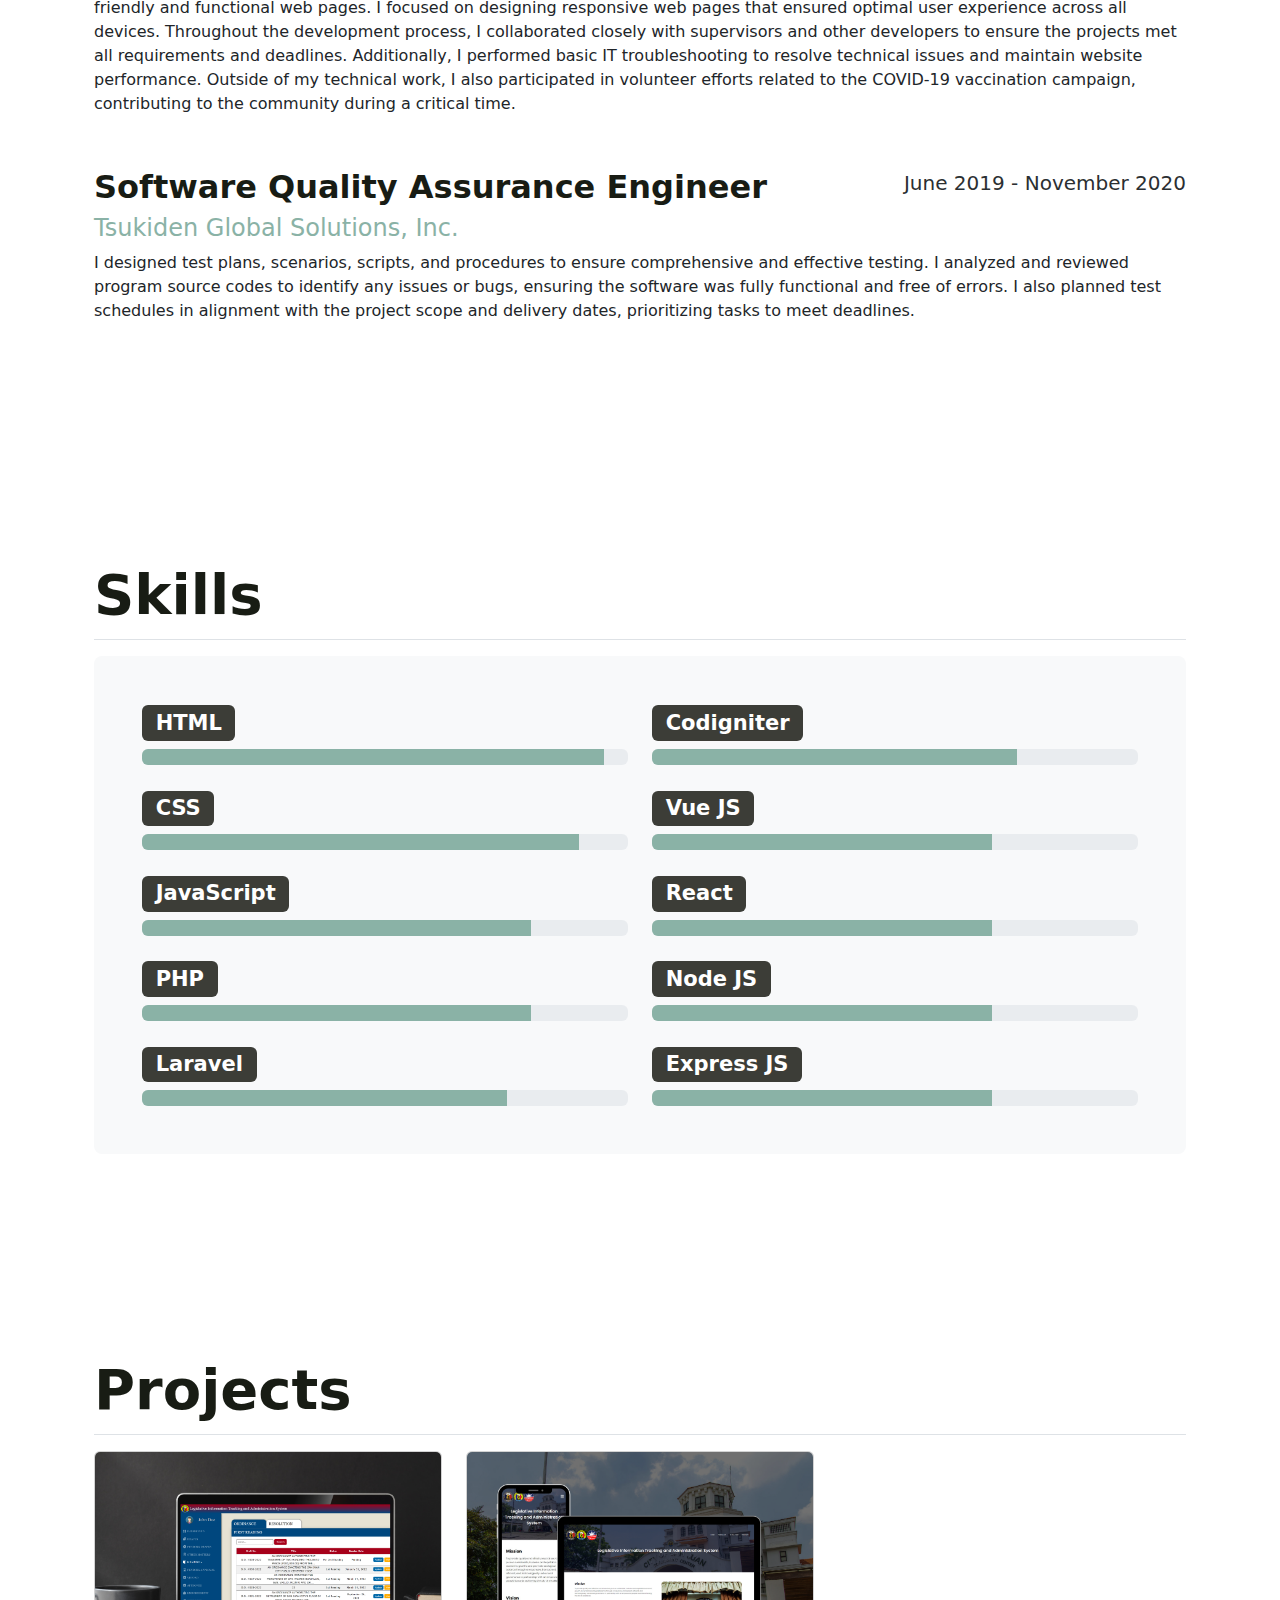
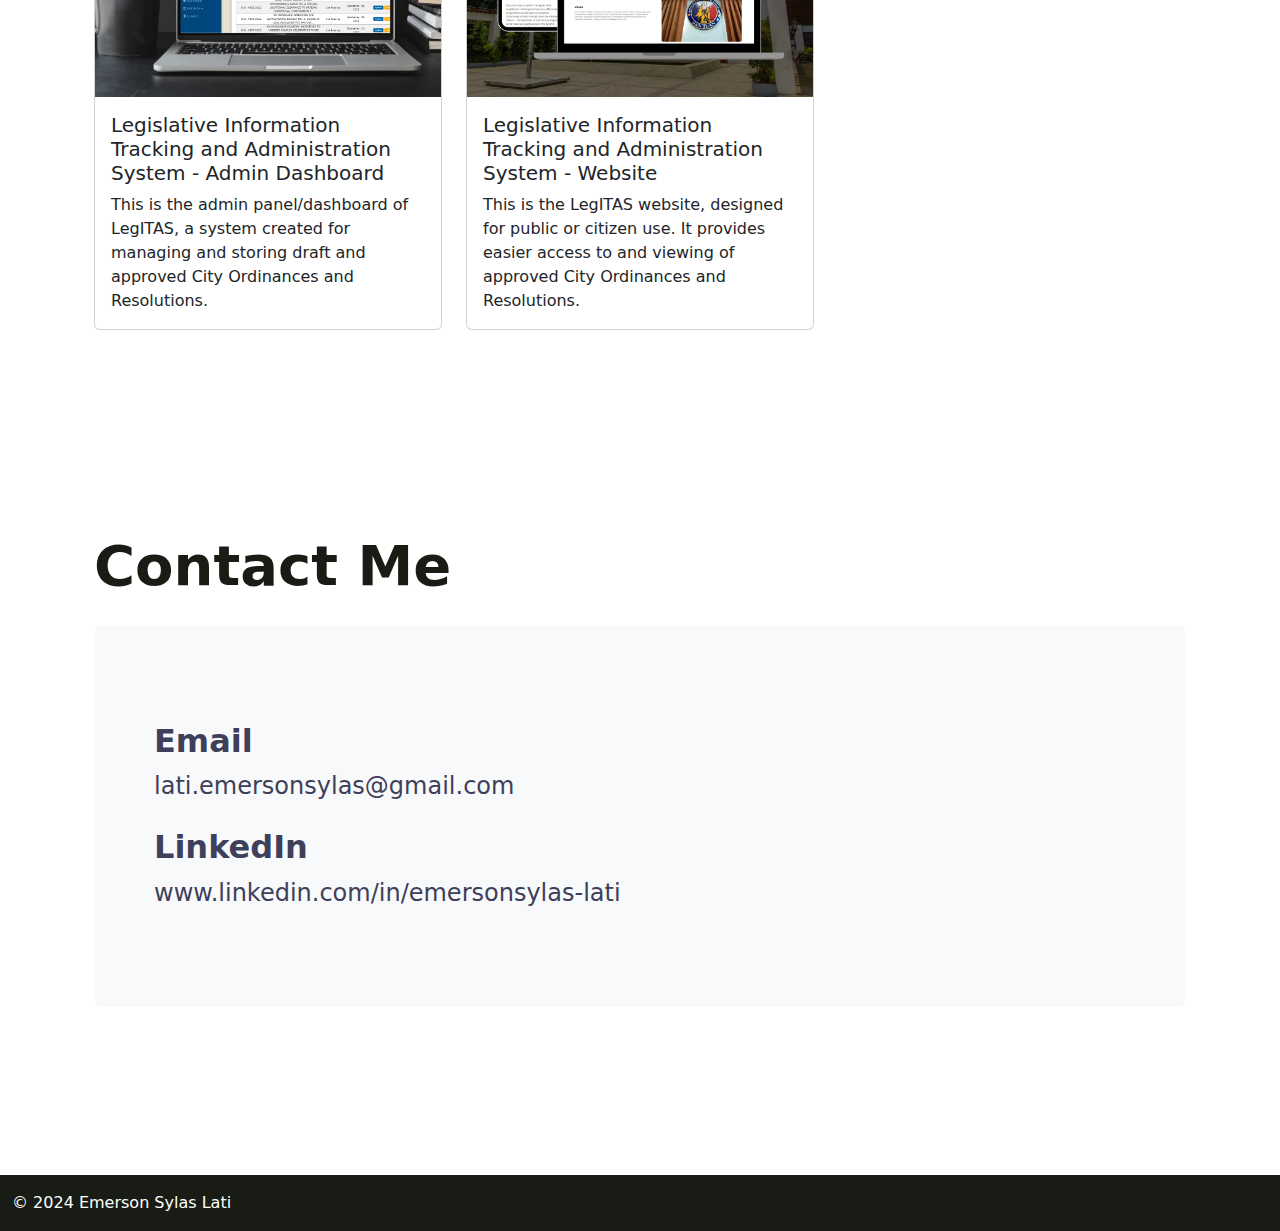
==== commit dd951f44: "Minor update on Projects section" ====
--- a/index.html
+++ b/index.html
@@ -47,7 +47,7 @@
           <h1 class="display-5 fw-bold lh-1 mb-3">Hello! I'm <br><span style="color: #8AB2A6;">Emerson Sylas Lati</span></h1>
           <p class="lead">A Full Stack/Web Developer with over three years of experience, I specialize in transforming wireframe designs into functional code and developing responsive web pages. Holding a Bachelor of Science in Computer Engineering, I am currently working as a web developer. I am dedicated to continuous learning, expanding my proficiency in various programming languages, and staying current with the latest industry trends to enhance my skills and deliver innovative solutions.</p>
           <div class="d-grid gap-2 d-md-flex justify-content-md-start portflio-hero-buttons">
-            <button type="button" class="btn btn-primary btn-lg px-4 me-md-2">Download CV</button>
+            <a href="./public/files/Resume-2024-Emerson-Sylas-Lati.pdf" download="Resume-2024-Emerson-Sylas-Lati.pdf" target="_blank" class="btn btn-primary btn-lg px-4 me-md-2">Download CV</a>
             <a href="#contact" type="button" class="btn btn-outline-secondary btn-lg px-4">Contact Info</a>
           </div>
         </div>
@@ -198,7 +198,7 @@
 
         <div class="row row-cols-1 row-cols-md-2 row-cols-lg-3 g-4">
           <div class="col">
-            <div class="card h-100">
+            <div class="card h-100" onclick="redirectToPage('legitas_admin')">
               <img src="./public/images/projects/legitas-admin.png" class="card-img-top" alt="...">
               <div class="card-body">
                 <h5 class="card-title">Legislative Information Tracking and Administration System - Admin Dashboard</h5>
@@ -207,7 +207,7 @@
             </div>
           </div>
           <div class="col">
-            <div class="card h-100">
+            <div class="card h-100" onclick="redirectToPage('legitas_website')">
               <img src="./public/images/projects/legitas-website.png" class="card-img-top" alt="...">
               <div class="card-body">
                 <h5 class="card-title">Legislative Information Tracking and Administration System - Website</h5>
@@ -233,7 +233,7 @@
       </div>
     </div>
 
-  <footer class="container-fluid d-flex flex-wrap justify-content-between align-items-center py-3">
+  <footer class="container-fluid d-flex flex-wrap justify-content-between align-items-center py-3 mt-5">
     <div class="col-md-4 d-flex align-items-center">
       <span class="mb-3 mb-md-0">© 2024 Emerson Sylas Lati</span>
     </div>
@@ -247,5 +247,6 @@
 
   <!-- Scripts -->
    <script src="https://cdn.jsdelivr.net/npm/bootstrap@5.3.3/dist/js/bootstrap.bundle.min.js"></script>
+   <script src="./public/js/script.js"></script>
 </body>
 </html>--- a/public/css/style.css
+++ b/public/css/style.css
@@ -111,7 +111,18 @@
   background-color: #8AB2A6;
 }
 
-/*  */
+/* Projects */
+
+#projects .row .card {
+  cursor: pointer;
+  transition: box-shadow 0.3s ease; 
+}
+
+#projects .row .card:hover {
+  box-shadow: 0 0px 15px rgba(0, 0, 0, 0.4);
+}
+
+/* Contact */
 
 #contact h2 {
   color: #3E3F5B;
